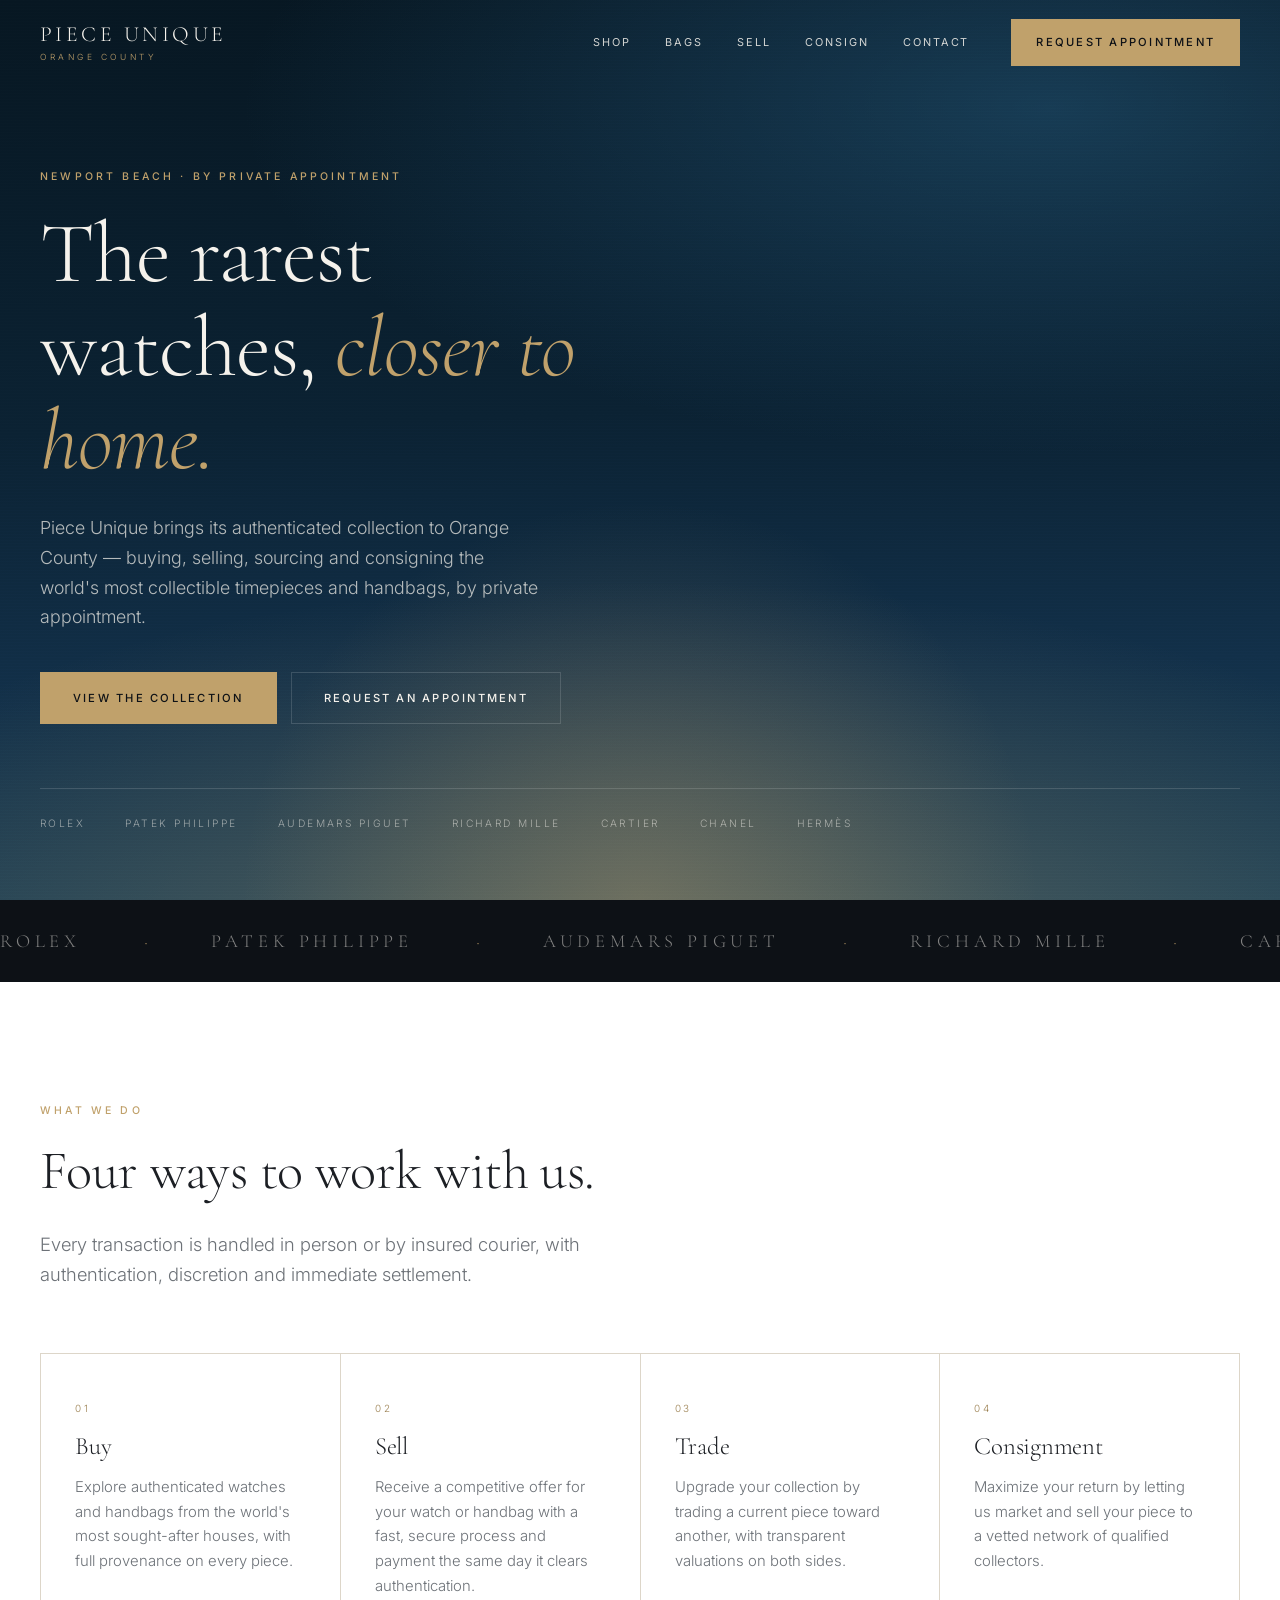
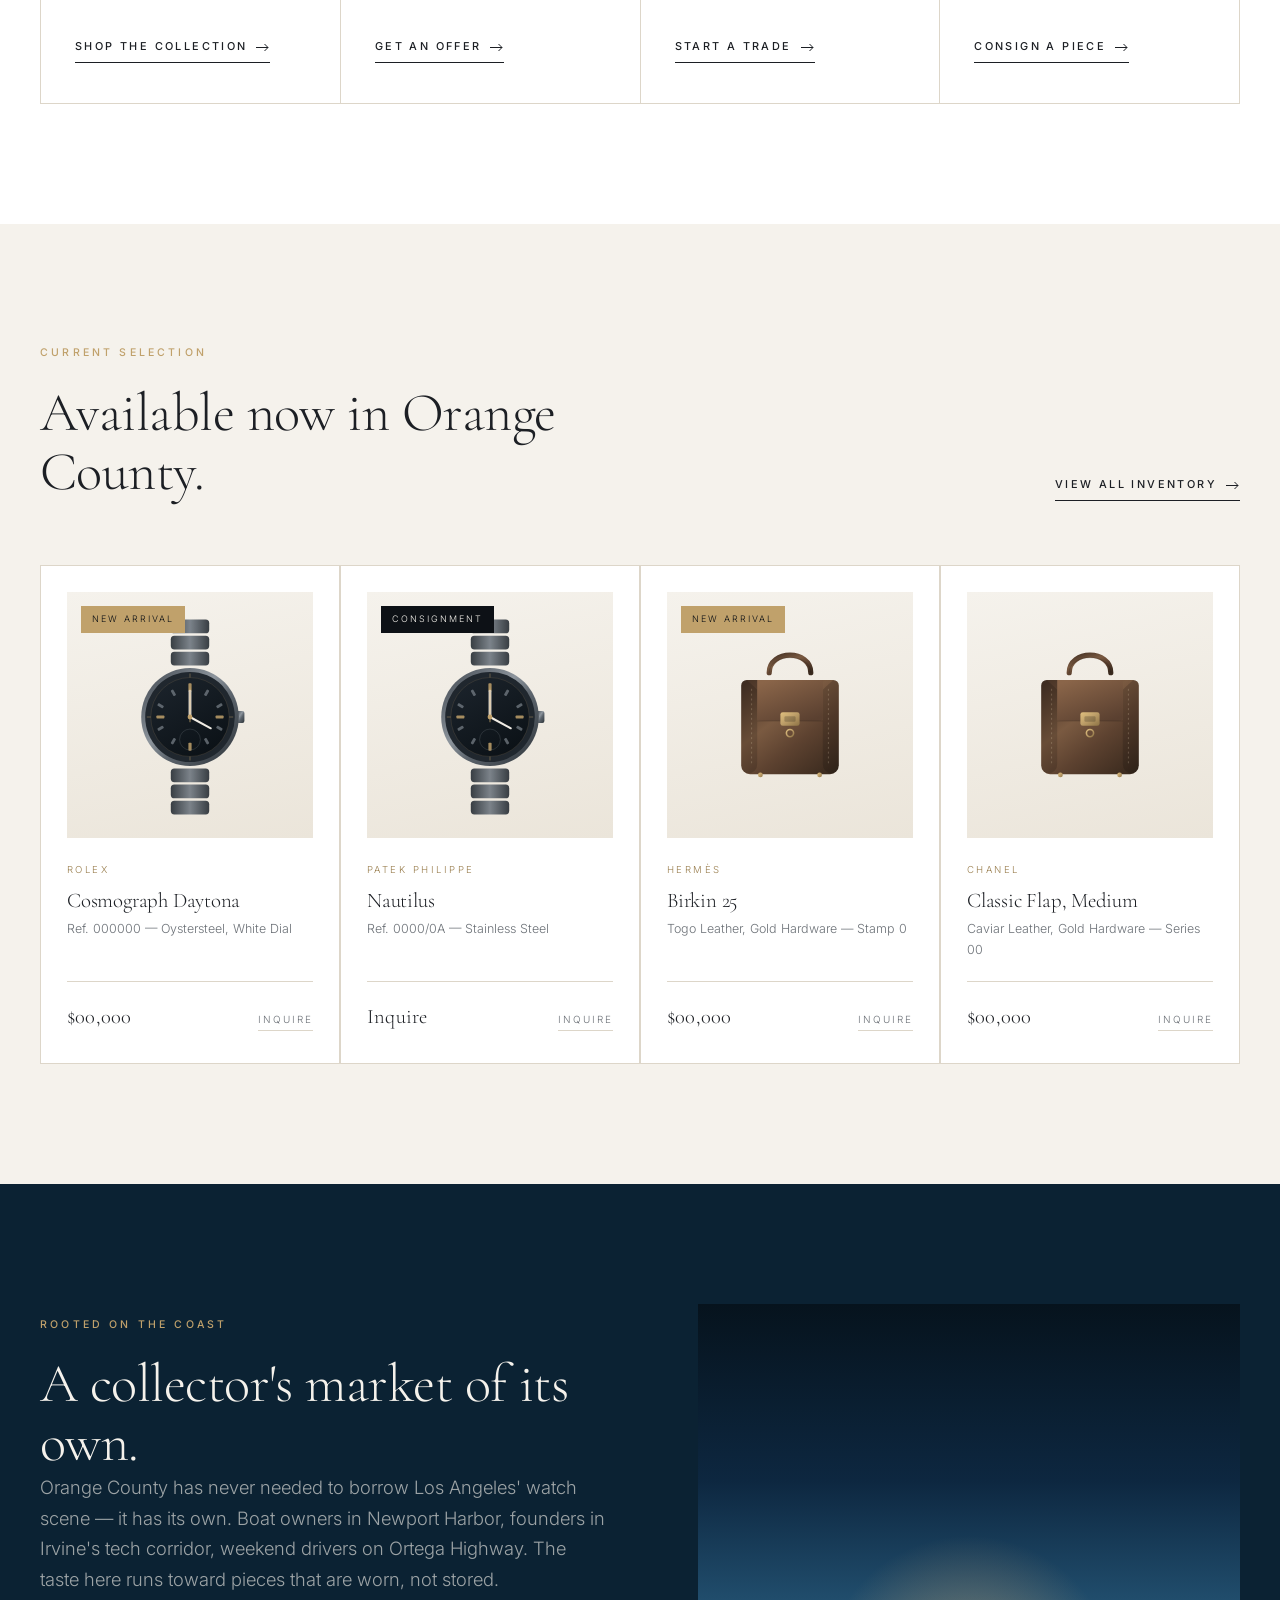
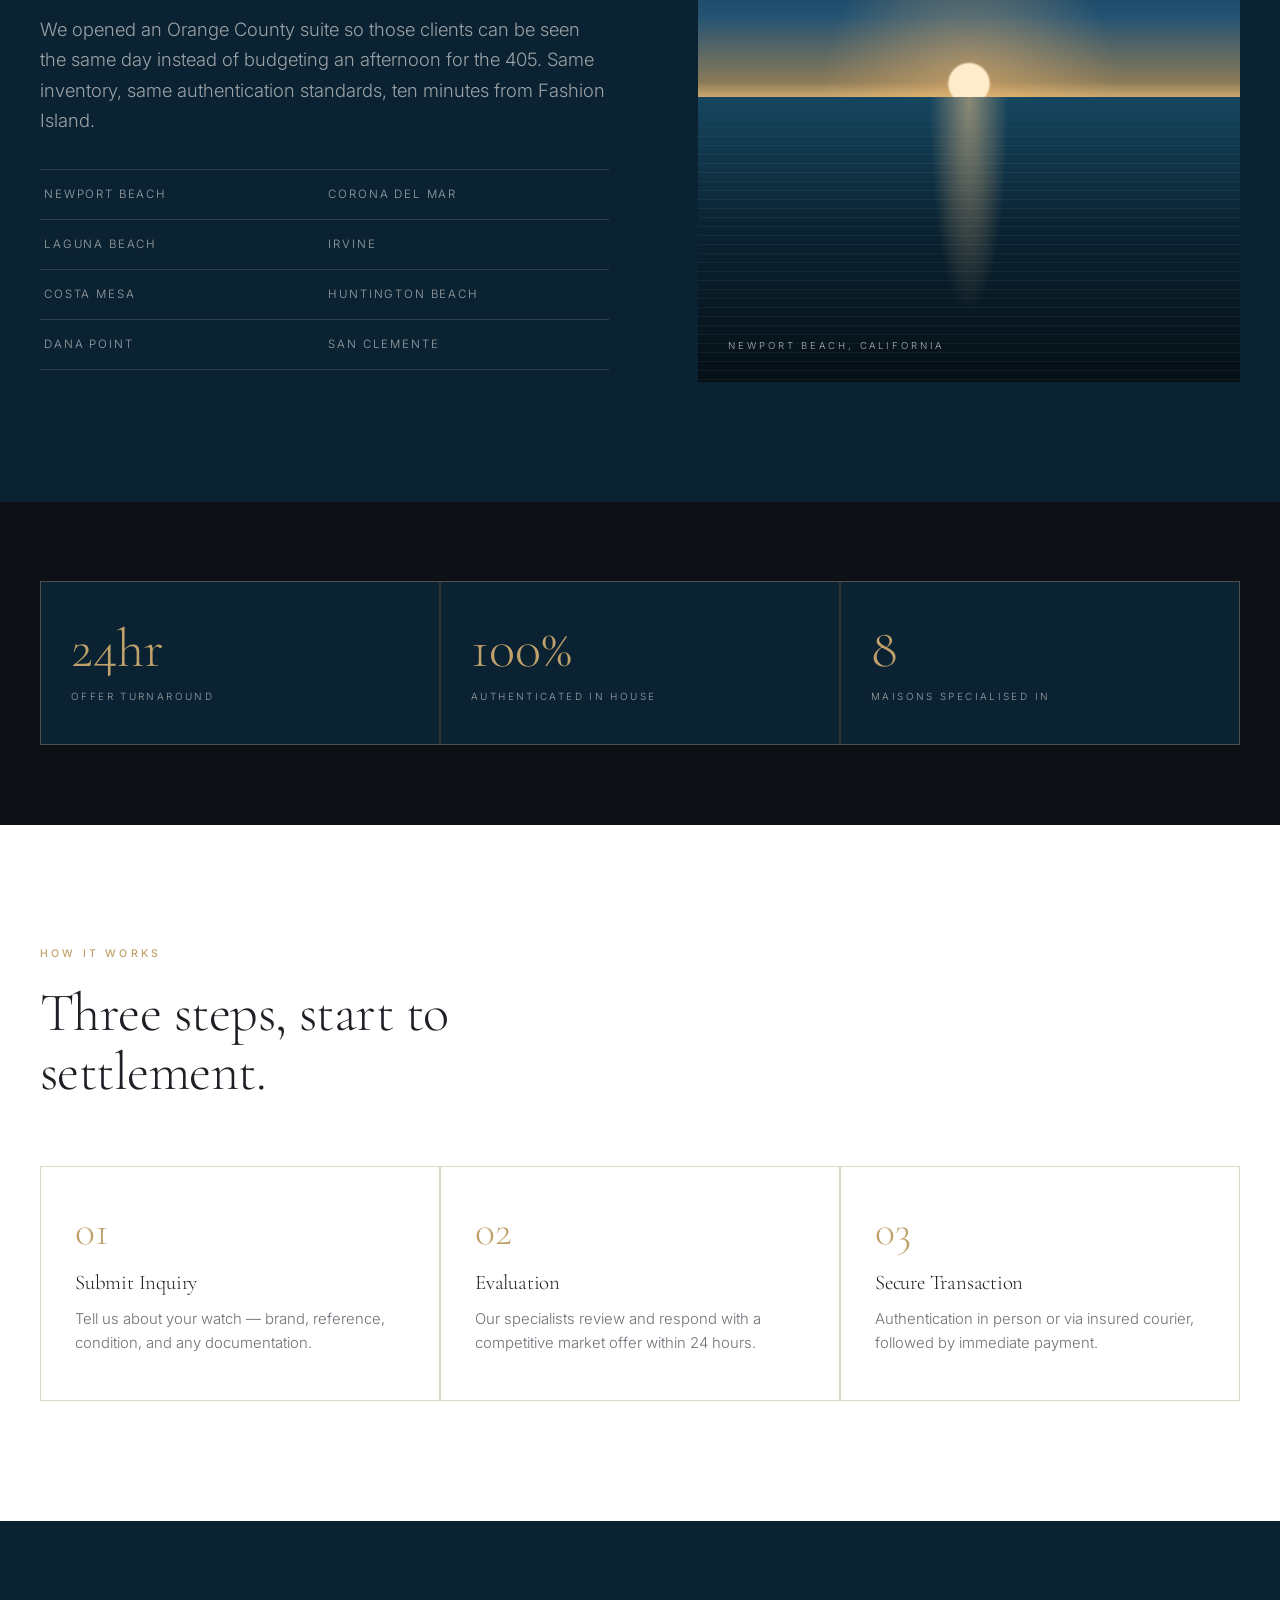
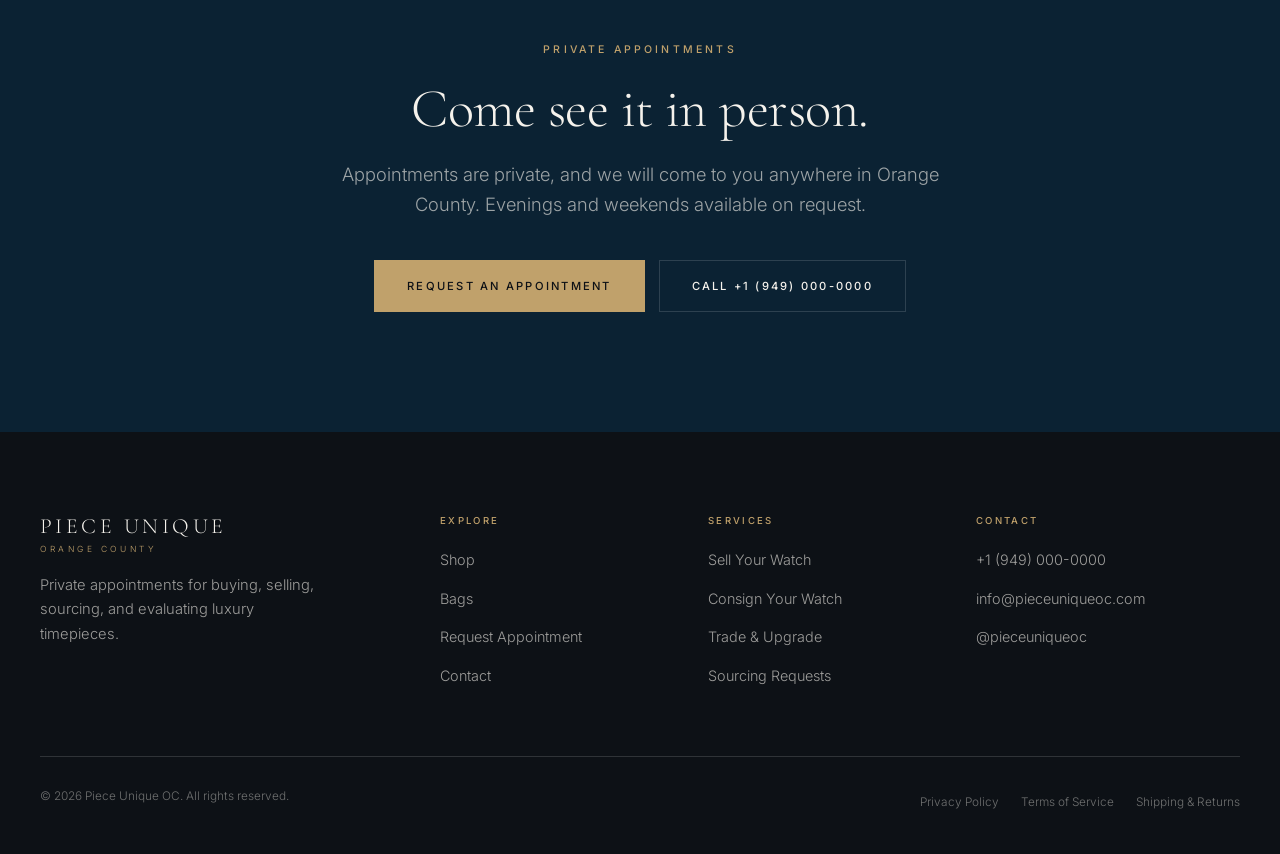
==== index.html @ 25514c42 "Add files via upload" ====
<!DOCTYPE html>
<html lang="en">
<head>
<meta charset="utf-8">
<meta name="viewport" content="width=device-width, initial-scale=1">
<title>Luxury Watches &amp; Handbags in Orange County | Piece Unique OC</title>
<meta name="description" content="Authenticated luxury watches and handbags in Orange County. Buy, sell, trade and consign Rolex, Patek Philippe, Audemars Piguet, Chanel and Hermès by private appointment.">
<link rel="canonical" href="https://www.pieceuniqueoc.com/">
<meta property="og:title" content="Luxury Watches &amp; Handbags in Orange County | Piece Unique OC">
<meta property="og:description" content="Authenticated luxury timepieces and handbags, by private appointment in Orange County.">
<meta property="og:type" content="website">
<meta property="og:url" content="https://www.pieceuniqueoc.com/">
<link rel="icon" href="assets/img/favicon.svg" type="image/svg+xml">
<link rel="preconnect" href="https://fonts.googleapis.com">
<link rel="preconnect" href="https://fonts.gstatic.com" crossorigin>
<link href="https://fonts.googleapis.com/css2?family=Cormorant+Garamond:ital,wght@0,300;0,400;1,300&family=Inter:wght@300;400;500&display=swap" rel="stylesheet">
<link rel="stylesheet" href="assets/css/site.css">
</head>
<body>

<header class="site-header" id="siteHeader">
  <div class="wrap site-header__inner">
    <a class="brand" href="index.html">
      <span class="brand__name">Piece Unique</span>
      <span class="brand__loc">Orange County</span>
    </a>
    <nav class="nav" id="nav" aria-label="Primary">
      <a class="nav__link" href="shop.html">Shop</a>
      <a class="nav__link" href="bags.html">Bags</a>
      <a class="nav__link" href="sell.html">Sell</a>
      <a class="nav__link" href="consign.html">Consign</a>
      <a class="nav__link" href="contact.html">Contact</a>
      <a class="btn btn--gold nav__cta" href="appointment.html">Request Appointment</a>
    </nav>
    <button class="nav-toggle" id="navToggle" aria-expanded="false" aria-controls="nav" aria-label="Toggle menu">
      <span></span><span></span>
    </button>
  </div>
</header>

<main>

  <!-- ============ HERO ============ -->
  <section class="hero">
    <div class="hero__field" aria-hidden="true"></div>
    <div class="hero__glow" aria-hidden="true"></div>
    <div class="wrap hero__inner">
      <span class="eyebrow">Newport Beach &middot; By Private Appointment</span>
      <h1>The rarest watches, <em>closer to home.</em></h1>
      <p class="hero__lede">
        Piece Unique brings its authenticated collection to Orange County — buying,
        selling, sourcing and consigning the world's most collectible timepieces
        and handbags, by private appointment.
      </p>
      <div class="btn-row">
        <a class="btn btn--gold" href="shop.html">View the Collection</a>
        <a class="btn btn--ghost-light" href="appointment.html">Request an Appointment</a>
      </div>
      <div class="hero__meta">
        <span>Rolex</span>
        <span>Patek Philippe</span>
        <span>Audemars Piguet</span>
        <span>Richard Mille</span>
        <span>Cartier</span>
        <span>Chanel</span>
        <span>Hermès</span>
      </div>
    </div>
  </section>

  <!-- ============ BRAND STRIP ============ -->
  <div class="strip" aria-hidden="true">
    <div class="strip__track">
      <span>Rolex</span><span>Patek Philippe</span><span>Audemars Piguet</span>
      <span>Richard Mille</span><span>Cartier</span><span>Chanel</span><span>Hermès</span>
      <span>Rolex</span><span>Patek Philippe</span><span>Audemars Piguet</span>
      <span>Richard Mille</span><span>Cartier</span><span>Chanel</span><span>Hermès</span>
    </div>
  </div>

  <!-- ============ SERVICES ============ -->
  <section class="section section--paper">
    <div class="wrap">
      <div class="section-head reveal">
        <div>
          <span class="eyebrow">What We Do</span>
          <h2>Four ways to work with us.</h2>
        </div>
        <p class="lede">
          Every transaction is handled in person or by insured courier, with
          authentication, discretion and immediate settlement.
        </p>
      </div>

      <div class="services">
        <a class="service reveal" href="shop.html">
          <span class="service__num">01</span>
          <h3>Buy</h3>
          <p>Explore authenticated watches and handbags from the world's most sought-after houses, with full provenance on every piece.</p>
          <span class="tlink">Shop the collection
            <svg viewBox="0 0 14 9" fill="none" aria-hidden="true"><path d="M0 4.5h12M8.5 1L12 4.5 8.5 8" stroke="currentColor"/></svg>
          </span>
        </a>
        <a class="service reveal" href="sell.html">
          <span class="service__num">02</span>
          <h3>Sell</h3>
          <p>Receive a competitive offer for your watch or handbag with a fast, secure process and payment the same day it clears authentication.</p>
          <span class="tlink">Get an offer
            <svg viewBox="0 0 14 9" fill="none" aria-hidden="true"><path d="M0 4.5h12M8.5 1L12 4.5 8.5 8" stroke="currentColor"/></svg>
          </span>
        </a>
        <a class="service reveal" href="appointment.html">
          <span class="service__num">03</span>
          <h3>Trade</h3>
          <p>Upgrade your collection by trading a current piece toward another, with transparent valuations on both sides.</p>
          <span class="tlink">Start a trade
            <svg viewBox="0 0 14 9" fill="none" aria-hidden="true"><path d="M0 4.5h12M8.5 1L12 4.5 8.5 8" stroke="currentColor"/></svg>
          </span>
        </a>
        <a class="service reveal" href="consign.html">
          <span class="service__num">04</span>
          <h3>Consignment</h3>
          <p>Maximize your return by letting us market and sell your piece to a vetted network of qualified collectors.</p>
          <span class="tlink">Consign a piece
            <svg viewBox="0 0 14 9" fill="none" aria-hidden="true"><path d="M0 4.5h12M8.5 1L12 4.5 8.5 8" stroke="currentColor"/></svg>
          </span>
        </a>
      </div>
    </div>
  </section>

  <!-- ============ FEATURED ============ -->
  <section class="section">
    <div class="wrap">
      <div class="section-head reveal">
        <div>
          <span class="eyebrow">Current Selection</span>
          <h2>Available now in Orange County.</h2>
        </div>
        <a class="tlink" href="shop.html">View all inventory
          <svg viewBox="0 0 14 9" fill="none" aria-hidden="true"><path d="M0 4.5h12M8.5 1L12 4.5 8.5 8" stroke="currentColor"/></svg>
        </a>
      </div>
      <div class="grid" id="featuredGrid"></div>
    </div>
  </section>

  <!-- ============ OC STORY ============ -->
  <section class="section section--dark">
    <div class="wrap split">
      <div class="reveal">
        <span class="eyebrow">Rooted on the Coast</span>
        <h2>A collector's market of its own.</h2>
        <p class="lede" style="margin-bottom:20px">
          Orange County has never needed to borrow Los Angeles' watch scene — it has
          its own. Boat owners in Newport Harbor, founders in Irvine's tech corridor,
          weekend drivers on Ortega Highway. The taste here runs toward pieces that
          are worn, not stored.
        </p>
        <p class="lede">
          We opened an Orange County suite so those clients can be seen the same day
          instead of budgeting an afternoon for the 405. Same inventory, same
          authentication standards, ten minutes from Fashion Island.
        </p>
        <ul class="areas">
          <li>Newport Beach</li>
          <li>Corona del Mar</li>
          <li>Laguna Beach</li>
          <li>Irvine</li>
          <li>Costa Mesa</li>
          <li>Huntington Beach</li>
          <li>Dana Point</li>
          <li>San Clemente</li>
        </ul>
      </div>
      <div class="reveal">
        <div class="coast">
          <span class="coast__label">Newport Beach, California</span>
        </div>
      </div>
    </div>
  </section>

  <!-- ============ STATS ============ -->
  <section class="section section--ink section--tight">
    <div class="wrap">
      <div class="stats reveal">
        <div class="stat">
          <div class="stat__n">24hr</div>
          <div class="stat__l">Offer turnaround</div>
        </div>
        <div class="stat">
          <div class="stat__n">100%</div>
          <div class="stat__l">Authenticated in house</div>
        </div>
        <div class="stat">
          <div class="stat__n">8</div>
          <div class="stat__l">Maisons specialised in</div>
        </div>
      </div>
    </div>
  </section>

  <!-- ============ PROCESS ============ -->
  <section class="section section--paper">
    <div class="wrap">
      <div class="section-head reveal">
        <div>
          <span class="eyebrow">How It Works</span>
          <h2>Three steps, start to settlement.</h2>
        </div>
      </div>
      <div class="steps">
        <div class="step reveal">
          <div class="step__n">01</div>
          <h3>Submit Inquiry</h3>
          <p>Tell us about your watch — brand, reference, condition, and any documentation.</p>
        </div>
        <div class="step reveal">
          <div class="step__n">02</div>
          <h3>Evaluation</h3>
          <p>Our specialists review and respond with a competitive market offer within 24 hours.</p>
        </div>
        <div class="step reveal">
          <div class="step__n">03</div>
          <h3>Secure Transaction</h3>
          <p>Authentication in person or via insured courier, followed by immediate payment.</p>
        </div>
      </div>
    </div>
  </section>

  <!-- ============ CTA ============ -->
  <section class="section section--dark cta-band">
    <div class="wrap wrap--narrow reveal">
      <span class="eyebrow">Private Appointments</span>
      <h2>Come see it in person.</h2>
      <p class="lede">
        Appointments are private, and we will come to you anywhere in Orange
        County. Evenings and weekends available on request.
      </p>
      <div class="btn-row">
        <a class="btn btn--gold" href="appointment.html">Request an Appointment</a>
        <a class="btn btn--ghost-light" href="tel:+19490000000" data-site="phone-cta">Call (949) 000-0000</a>
      </div>
    </div>
  </section>

</main>

<footer class="site-footer">
  <div class="wrap">
    <div class="footer-top">
      <div class="footer-brand">
        <span class="brand">
          <span class="brand__name">Piece Unique</span>
          <span class="brand__loc">Orange County</span>
        </span>
        <p>Private appointments for buying, selling, sourcing, and evaluating luxury timepieces.</p>
      </div>
      <div class="footer-col">
        <h4>Explore</h4>
        <ul>
          <li><a href="shop.html">Shop</a></li>
          <li><a href="bags.html">Bags</a></li>
          <li><a href="appointment.html">Request Appointment</a></li>
          <li><a href="contact.html">Contact</a></li>
        </ul>
      </div>
      <div class="footer-col">
        <h4>Services</h4>
        <ul>
          <li><a href="sell.html">Sell Your Watch</a></li>
          <li><a href="consign.html">Consign Your Watch</a></li>
          <li><a href="appointment.html">Trade &amp; Upgrade</a></li>
          <li><a href="appointment.html">Sourcing Requests</a></li>
        </ul>
      </div>
      <div class="footer-col">
        <h4>Contact</h4>
        <ul>
          <li><a href="tel:+19490000000" data-site="phone">+1 (949) 000-0000</a></li>
          <li><a href="mailto:info@pieceuniqueoc.com" data-site="email">info@pieceuniqueoc.com</a></li>
          <li><a href="https://www.instagram.com/" target="_blank" rel="noopener" data-site="instagram">@pieceuniqueoc</a></li>
        </ul>
      </div>
    </div>
    <div class="footer-bottom">
      <p>&copy; <span data-year></span> Piece Unique OC. All rights reserved.</p>
      <nav aria-label="Legal">
        <a href="contact.html">Privacy Policy</a>
        <a href="contact.html">Terms of Service</a>
        <a href="contact.html">Shipping &amp; Returns</a>
      </nav>
    </div>
  </div>
</footer>

<script src="assets/js/site.js"></script>
<script src="assets/js/inventory.js"></script>
</body>
</html>
---- assets/css/site.css ----
/* ==========================================================================
   PIECE UNIQUE OC — site.css
   Sister brand to Piece Unique LA. Coastal Orange County refresh.
   ========================================================================== */

/* --------------------------------------------------------------------------
   1. Tokens
   -------------------------------------------------------------------------- */
:root {
  /* Core palette */
  --ink:        #0d1116;   /* near-black, cool */
  --ink-soft:   #171d24;
  --navy:       #0b2233;   /* deep coastal navy */
  --navy-deep:  #071722;
  --gold:       #c0a16b;   /* champagne */
  --gold-dim:   #9a7f4f;
  --sand:       #f5f2ec;   /* page ground */
  --sand-deep:  #ebe5da;
  --paper:      #ffffff;
  --line:       #ddd6c9;
  --line-dark:  rgba(255, 255, 255, 0.14);
  --text:       #1c1f24;
  --text-mute:  #6d7278;
  --text-invert:#f5f2ec;
  --text-invert-mute: rgba(245, 242, 236, 0.62);

  /* Type */
  --display: "Cormorant Garamond", "Times New Roman", Times, serif;
  --sans: "Inter", -apple-system, BlinkMacSystemFont, "Segoe UI", Helvetica, Arial, sans-serif;

  /* Rhythm */
  --gutter: 40px;
  --maxw: 1280px;
  --section: 120px;

  /* Motion */
  --ease: cubic-bezier(0.22, 1, 0.36, 1);
}

@media (max-width: 900px) {
  :root { --gutter: 24px; --section: 76px; }
}

/* --------------------------------------------------------------------------
   2. Reset & base
   -------------------------------------------------------------------------- */
*, *::before, *::after { box-sizing: border-box; }

html { -webkit-text-size-adjust: 100%; scroll-behavior: smooth; }

body {
  margin: 0;
  background: var(--sand);
  color: var(--text);
  font-family: var(--sans);
  font-size: 16px;
  font-weight: 300;
  line-height: 1.65;
  -webkit-font-smoothing: antialiased;
  -moz-osx-font-smoothing: grayscale;
  overflow-x: hidden;
}

img, svg, video { max-width: 100%; display: block; }
a { color: inherit; text-decoration: none; }
button { font: inherit; cursor: pointer; }
[hidden] { display: none !important; }

h1, h2, h3, h4 {
  font-family: var(--display);
  font-weight: 300;
  line-height: 1.08;
  letter-spacing: -0.01em;
  margin: 0;
}

h1 { font-size: clamp(2.9rem, 7vw, 5.4rem); }
h2 { font-size: clamp(2.1rem, 4.4vw, 3.4rem); }
h3 { font-size: clamp(1.35rem, 2.2vw, 1.75rem); }

p { margin: 0 0 1.1em; }
p:last-child { margin-bottom: 0; }

::selection { background: var(--gold); color: var(--ink); }

:focus-visible {
  outline: 2px solid var(--gold);
  outline-offset: 3px;
}

/* --------------------------------------------------------------------------
   3. Layout helpers
   -------------------------------------------------------------------------- */
.wrap {
  width: 100%;
  max-width: var(--maxw);
  margin: 0 auto;
  padding: 0 var(--gutter);
}

.wrap--narrow { max-width: 860px; }

.section { padding: var(--section) 0; }
.section--tight { padding: calc(var(--section) * 0.66) 0; }

.section--dark {
  background: var(--navy);
  color: var(--text-invert);
}
.section--ink {
  background: var(--ink);
  color: var(--text-invert);
}
.section--paper { background: var(--paper); }

.section--dark p, .section--ink p { color: var(--text-invert-mute); }

.rule {
  height: 1px;
  background: var(--line);
  border: 0;
  margin: 0;
}

/* Eyebrow label */
.eyebrow {
  display: block;
  font-size: 0.66rem;
  font-weight: 500;
  letter-spacing: 0.3em;
  text-transform: uppercase;
  color: var(--gold);
  margin-bottom: 22px;
}
.eyebrow--muted { color: var(--text-mute); }

.lede {
  font-size: clamp(1.02rem, 1.5vw, 1.15rem);
  color: var(--text-mute);
  max-width: 58ch;
}
.section--dark .lede, .section--ink .lede { color: var(--text-invert-mute); }

.section-head {
  display: flex;
  flex-wrap: wrap;
  align-items: flex-end;
  justify-content: space-between;
  gap: 28px;
  margin-bottom: 64px;
}
.section-head > div { max-width: 640px; }

/* --------------------------------------------------------------------------
   4. Buttons
   -------------------------------------------------------------------------- */
.btn {
  display: inline-flex;
  align-items: center;
  justify-content: center;
  gap: 10px;
  padding: 16px 32px;
  border: 1px solid transparent;
  border-radius: 0;
  font-size: 0.7rem;
  font-weight: 500;
  letter-spacing: 0.2em;
  text-transform: uppercase;
  transition: background 0.4s var(--ease), color 0.4s var(--ease),
              border-color 0.4s var(--ease), transform 0.4s var(--ease);
}

.btn--solid { background: var(--ink); color: var(--text-invert); }
.btn--solid:hover { background: var(--gold); color: var(--ink); }

.btn--gold { background: var(--gold); color: var(--ink); }
.btn--gold:hover { background: var(--paper); color: var(--ink); }

.btn--ghost {
  border-color: var(--line);
  color: var(--text);
  background: transparent;
}
.btn--ghost:hover { border-color: var(--ink); background: var(--ink); color: var(--text-invert); }

.btn--ghost-light {
  border-color: var(--line-dark);
  color: var(--text-invert);
  background: transparent;
}
.btn--ghost-light:hover { border-color: var(--gold); background: var(--gold); color: var(--ink); }

.btn-row { display: flex; flex-wrap: wrap; gap: 14px; }

/* Text link with underline sweep */
.tlink {
  display: inline-flex;
  align-items: center;
  gap: 9px;
  font-size: 0.68rem;
  font-weight: 500;
  letter-spacing: 0.22em;
  text-transform: uppercase;
  padding-bottom: 6px;
  border-bottom: 1px solid currentColor;
  transition: color 0.3s var(--ease), gap 0.3s var(--ease);
}
.tlink:hover { color: var(--gold); gap: 16px; }
.tlink svg { width: 14px; height: 9px; flex: none; }

/* --------------------------------------------------------------------------
   5. Header / navigation
   -------------------------------------------------------------------------- */
.site-header {
  position: fixed;
  inset: 0 0 auto 0;
  z-index: 100;
  transition: background 0.45s var(--ease), border-color 0.45s var(--ease),
              padding 0.45s var(--ease);
  border-bottom: 1px solid transparent;
  padding: 10px 0;
}

.site-header__inner {
  display: flex;
  align-items: center;
  justify-content: space-between;
  gap: 24px;
}

/* Default (over dark hero) */
.site-header { color: var(--text-invert); }

/* Scrolled, or any page without a dark hero */
.site-header.is-solid,
body.has-light-header .site-header {
  background: rgba(245, 242, 236, 0.94);
  backdrop-filter: saturate(160%) blur(14px);
  -webkit-backdrop-filter: saturate(160%) blur(14px);
  border-bottom-color: var(--line);
  color: var(--text);
}

.brand {
  display: flex;
  flex-direction: column;
  line-height: 1;
  padding: 14px 0;
}
.brand__name {
  font-family: var(--display);
  font-size: 1.35rem;
  letter-spacing: 0.16em;
  text-transform: uppercase;
}
.brand__loc {
  font-size: 0.53rem;
  letter-spacing: 0.42em;
  text-transform: uppercase;
  color: var(--gold);
  margin-top: 7px;
}

.nav { display: flex; align-items: center; gap: 34px; }

.nav__link {
  position: relative;
  font-size: 0.68rem;
  font-weight: 400;
  letter-spacing: 0.18em;
  text-transform: uppercase;
  padding: 6px 0;
  opacity: 0.85;
  transition: opacity 0.3s var(--ease);
}
.nav__link::after {
  content: "";
  position: absolute;
  left: 0; bottom: 0;
  width: 0; height: 1px;
  background: var(--gold);
  transition: width 0.4s var(--ease);
}
.nav__link:hover { opacity: 1; }
.nav__link:hover::after,
.nav__link[aria-current="page"]::after { width: 100%; }
.nav__link[aria-current="page"] { opacity: 1; }

.nav__cta { margin-left: 8px; padding: 13px 24px; }

/* Menu open: header always reads light over the dark overlay */
body.nav-open { overflow: hidden; }
body.nav-open .site-header,
body.has-light-header.nav-open .site-header {
  background: transparent;
  backdrop-filter: none;
  -webkit-backdrop-filter: none;
  border-bottom-color: transparent;
  color: var(--text-invert);
}

.nav-toggle {
  display: none;
  width: 44px; height: 44px;
  background: none;
  border: 0;
  padding: 0;
  color: inherit;
  position: relative;
}
.nav-toggle span {
  position: absolute;
  left: 10px;
  width: 24px; height: 1px;
  background: currentColor;
  transition: transform 0.4s var(--ease), opacity 0.25s var(--ease);
}
.nav-toggle span:nth-child(1) { top: 17px; }
.nav-toggle span:nth-child(2) { top: 26px; }
.nav-toggle[aria-expanded="true"] span:nth-child(1) { transform: translateY(4.5px) rotate(45deg); }
.nav-toggle[aria-expanded="true"] span:nth-child(2) { transform: translateY(-4.5px) rotate(-45deg); }

@media (max-width: 1040px) {
  .nav-toggle { display: block; position: relative; z-index: 3; }
  .brand { position: relative; z-index: 3; }
  .nav {
    position: fixed;
    inset: 0;
    flex-direction: column;
    align-items: flex-start;
    justify-content: center;
    gap: 4px;
    background: var(--ink);
    color: var(--text-invert);
    padding: 100px var(--gutter) 60px;
    transform: translateY(-100%);
    transition: transform 0.55s var(--ease);
    overflow-y: auto;
  }
  .nav.is-open { transform: translateY(0); }
  .nav__link {
    font-family: var(--display);
    font-size: 2rem;
    letter-spacing: 0.02em;
    text-transform: none;
    padding: 12px 0;
    opacity: 1;
  }
  .nav__link::after { display: none; }
  .nav__cta { margin: 26px 0 0; font-family: var(--sans); font-size: 0.7rem; }
}

/* --------------------------------------------------------------------------
   6. Hero
   -------------------------------------------------------------------------- */
.hero {
  position: relative;
  min-height: 100svh;
  display: flex;
  align-items: flex-end;
  background: var(--navy-deep);
  color: var(--text-invert);
  overflow: hidden;
  padding: 140px 0 68px;
}

/* Coastal horizon field — pure CSS, no image dependency */
.hero__field {
  position: absolute;
  inset: 0;
  background:
    radial-gradient(120% 70% at 50% 108%, rgba(192, 161, 107, 0.34) 0%, rgba(192, 161, 107, 0) 62%),
    radial-gradient(90% 55% at 82% 12%, rgba(38, 92, 128, 0.5) 0%, rgba(38, 92, 128, 0) 70%),
    linear-gradient(178deg, #071722 0%, #0b2233 46%, #123049 74%, #1c4056 100%);
}
.hero__field::after {
  content: "";
  position: absolute;
  inset: 0;
  opacity: 0.5;
  background-image:
    repeating-linear-gradient(180deg, rgba(255,255,255,0.045) 0 1px, transparent 1px 3px);
  mix-blend-mode: overlay;
}

.hero__glow {
  position: absolute;
  left: 50%; bottom: -46vmin;
  width: 92vmin; height: 92vmin;
  transform: translateX(-50%);
  border-radius: 50%;
  background: radial-gradient(circle, rgba(192,161,107,0.30) 0%, rgba(192,161,107,0) 68%);
  pointer-events: none;
}

.hero__inner { position: relative; z-index: 2; width: 100%; }

.hero h1 { max-width: 15ch; margin-bottom: 26px; }
.hero h1 em {
  font-style: italic;
  color: var(--gold);
}
.hero__lede {
  max-width: 46ch;
  color: rgba(245, 242, 236, 0.72);
  font-size: clamp(1rem, 1.5vw, 1.12rem);
  margin-bottom: 40px;
}

.hero__meta {
  display: flex;
  flex-wrap: wrap;
  gap: 12px 40px;
  margin-top: 64px;
  padding-top: 26px;
  border-top: 1px solid var(--line-dark);
  font-size: 0.64rem;
  letter-spacing: 0.24em;
  text-transform: uppercase;
  color: rgba(245, 242, 236, 0.55);
}

/* Compact page hero for interior pages */
.page-hero {
  padding: 190px 0 74px;
  background: var(--paper);
  border-bottom: 1px solid var(--line);
}
.page-hero h1 { font-size: clamp(2.6rem, 5.4vw, 4.1rem); max-width: 18ch; margin-bottom: 22px; }
.page-hero .lede { max-width: 54ch; }

/* --------------------------------------------------------------------------
   7. Brand strip
   -------------------------------------------------------------------------- */
.strip {
  background: var(--ink);
  color: var(--text-invert);
  padding: 26px 0;
  overflow: hidden;
}
.strip__track {
  display: flex;
  width: max-content;
  gap: 64px;
  animation: strip 46s linear infinite;
}
.strip__track span {
  font-family: var(--display);
  font-size: 1.15rem;
  letter-spacing: 0.26em;
  text-transform: uppercase;
  color: rgba(245, 242, 236, 0.5);
  white-space: nowrap;
}
.strip__track span::after {
  content: "◆";
  font-size: 0.42rem;
  color: var(--gold);
  vertical-align: middle;
  margin-left: 64px;
  letter-spacing: 0;
}
@keyframes strip { to { transform: translateX(-50%); } }
@media (prefers-reduced-motion: reduce) {
  .strip__track { animation: none; }
}

/* --------------------------------------------------------------------------
   8. Services
   -------------------------------------------------------------------------- */
.services {
  display: grid;
  grid-template-columns: repeat(4, 1fr);
  border-top: 1px solid var(--line);
  border-left: 1px solid var(--line);
}
.service {
  border-right: 1px solid var(--line);
  border-bottom: 1px solid var(--line);
  padding: 46px 34px 40px;
  background: var(--paper);
  display: flex;
  flex-direction: column;
  gap: 16px;
  transition: background 0.45s var(--ease), color 0.45s var(--ease);
}
.service:hover { background: var(--ink); color: var(--text-invert); }
.service:hover p { color: var(--text-invert-mute); }
.service:hover .service__num { color: var(--gold); }
.service__num {
  font-size: 0.62rem;
  letter-spacing: 0.28em;
  color: var(--gold-dim);
  transition: color 0.45s var(--ease);
}
.service h3 { font-size: 1.55rem; }
.service p { font-size: 0.93rem; color: var(--text-mute); flex: 1; }
.service .tlink { align-self: flex-start; margin-top: 8px; }

@media (max-width: 1040px) { .services { grid-template-columns: repeat(2, 1fr); } }
@media (max-width: 620px)  { .services { grid-template-columns: 1fr; } }

/* --------------------------------------------------------------------------
   9. Product grid
   -------------------------------------------------------------------------- */
.grid {
  display: grid;
  grid-template-columns: repeat(auto-fill, minmax(280px, 1fr));
  gap: 2px;
  background: var(--line);
  border: 1px solid var(--line);
}

.card {
  background: var(--paper);
  padding: 26px 26px 30px;
  display: flex;
  flex-direction: column;
  transition: background 0.4s var(--ease);
}
.card:hover { background: #fdfcfa; }

.card__media {
  position: relative;
  aspect-ratio: 1 / 1;
  background: linear-gradient(168deg, var(--sand) 0%, var(--sand-deep) 100%);
  display: grid;
  place-items: center;
  overflow: hidden;
  margin-bottom: 24px;
}
.card__media img {
  width: auto;
  height: 84%;
  max-width: 78%;
  object-fit: contain;
  transition: transform 0.7s var(--ease);
}
.card:hover .card__media img { transform: scale(1.05); }

.card__tag {
  position: absolute;
  top: 14px; left: 14px;
  font-size: 0.56rem;
  letter-spacing: 0.22em;
  text-transform: uppercase;
  background: var(--ink);
  color: var(--text-invert);
  padding: 6px 11px;
}
.card__tag--gold { background: var(--gold); color: var(--ink); }

.card__brand {
  font-size: 0.6rem;
  letter-spacing: 0.26em;
  text-transform: uppercase;
  color: var(--gold-dim);
  margin-bottom: 10px;
}
.card__name {
  font-family: var(--display);
  font-size: 1.3rem;
  line-height: 1.22;
  margin-bottom: 6px;
}
.card__ref {
  font-size: 0.78rem;
  color: var(--text-mute);
  margin-bottom: 20px;
}
.card__foot {
  margin-top: auto;
  padding-top: 18px;
  border-top: 1px solid var(--line);
  display: flex;
  align-items: baseline;
  justify-content: space-between;
  gap: 12px;
}
.card__price {
  font-family: var(--display);
  font-size: 1.28rem;
  letter-spacing: 0.01em;
}
.card__cta {
  font-size: 0.62rem;
  letter-spacing: 0.2em;
  text-transform: uppercase;
  color: var(--text-mute);
  border-bottom: 1px solid var(--line);
  padding-bottom: 3px;
  transition: color 0.3s var(--ease), border-color 0.3s var(--ease);
}
.card:hover .card__cta { color: var(--ink); border-color: var(--ink); }

/* Category tabs — the higher-level control above brand filters */
.tabs {
  display: flex;
  flex-wrap: wrap;
  gap: 30px;
  margin-bottom: 30px;
  padding-bottom: 2px;
  border-bottom: 1px solid var(--line);
}
.tab {
  position: relative;
  background: none;
  border: 0;
  padding: 0 0 16px;
  font-family: var(--display);
  font-size: clamp(1.3rem, 2.2vw, 1.7rem);
  font-weight: 300;
  color: var(--text-mute);
  transition: color 0.3s var(--ease);
}
.tab::after {
  content: "";
  position: absolute;
  left: 0; bottom: -1px;
  width: 0; height: 2px;
  background: var(--gold);
  transition: width 0.4s var(--ease);
}
.tab:hover { color: var(--text); }
.tab.is-active { color: var(--text); }
.tab.is-active::after { width: 100%; }
@media (max-width: 560px) { .tabs { gap: 20px; } }

/* Filters */
.filters {
  display: flex;
  flex-wrap: wrap;
  gap: 8px;
  margin-bottom: 40px;
}
.filter {
  background: transparent;
  border: 1px solid var(--line);
  padding: 10px 20px;
  font-size: 0.64rem;
  letter-spacing: 0.18em;
  text-transform: uppercase;
  color: var(--text-mute);
  transition: all 0.3s var(--ease);
}
.filter:hover { border-color: var(--ink); color: var(--ink); }
.filter.is-active { background: var(--ink); border-color: var(--ink); color: var(--text-invert); }

.empty {
  padding: 70px 0;
  text-align: center;
  color: var(--text-mute);
  font-size: 0.95rem;
}

/* --------------------------------------------------------------------------
   10. Split / editorial
   -------------------------------------------------------------------------- */
.split {
  display: grid;
  grid-template-columns: 1.05fr 1fr;
  gap: clamp(40px, 7vw, 96px);
  align-items: center;
}
@media (max-width: 900px) { .split { grid-template-columns: 1fr; } }

/* Pacific horizon, drawn entirely in CSS — no image dependency */
.coast {
  position: relative;
  aspect-ratio: 4 / 5;
  overflow: hidden;
  background:
    /* sun disc */
    radial-gradient(circle 22px at 50% 56%, #ffeccb 0 88%, rgba(255,236,203,0) 100%),
    /* sun halo */
    radial-gradient(circle 200px at 50% 56%, rgba(255,193,116,0.46) 0%, rgba(255,193,116,0) 74%),
    /* sky into sea */
    linear-gradient(to bottom,
      #06131d 0%,
      #0d2740 26%,
      #235272 46%,
      #8a7a58 55.8%,
      #c8a76d 57.9%,
      #c8a76d 58%);
}
/* second layer: sea + reflection column (separate element keeps the stack readable) */
.coast::before {
  content: "";
  position: absolute;
  left: 0; right: 0; top: 58%; bottom: 0;
  background:
    radial-gradient(ellipse 52px 100% at 50% 0%, rgba(255,206,142,0.50) 0%, rgba(255,206,142,0) 76%),
    linear-gradient(to bottom, #16465f 0%, #0a2434 44%, #050f16 100%);
}
/* third layer: water shimmer + top vignette */
.coast::after {
  content: "";
  position: absolute;
  inset: 0;
  background:
    repeating-linear-gradient(180deg, rgba(245,242,236,0.055) 0 1px, transparent 1px 9px);
  mask-image: linear-gradient(180deg, transparent 58%, #000 66%, #000 100%);
  -webkit-mask-image: linear-gradient(180deg, transparent 58%, #000 66%, #000 100%);
}
.coast__label {
  position: absolute;
  left: 30px; bottom: 28px;
  z-index: 2;
  font-size: 0.6rem;
  letter-spacing: 0.3em;
  text-transform: uppercase;
  color: rgba(245,242,236,0.7);
}

.areas {
  list-style: none;
  margin: 34px 0 0;
  padding: 0;
  display: grid;
  grid-template-columns: repeat(2, minmax(0, 1fr));
  gap: 0;
  border-top: 1px solid var(--line);
}
.section--dark .areas, .section--ink .areas { border-color: var(--line-dark); }
.areas li {
  padding: 15px 4px;
  border-bottom: 1px solid var(--line);
  font-size: 0.72rem;
  letter-spacing: 0.16em;
  text-transform: uppercase;
  color: var(--text-mute);
}
.section--dark .areas li, .section--ink .areas li {
  border-color: var(--line-dark);
  color: var(--text-invert-mute);
}

/* Stats */
.stats {
  display: grid;
  grid-template-columns: repeat(3, 1fr);
  gap: 2px;
  background: var(--line-dark);
  border: 1px solid var(--line-dark);
}
.stat { background: var(--navy); padding: 40px 30px; }
.stat__n {
  font-family: var(--display);
  font-size: clamp(2.4rem, 4.6vw, 3.4rem);
  line-height: 1;
  color: var(--gold);
  margin-bottom: 12px;
}
.stat__l {
  font-size: 0.62rem;
  letter-spacing: 0.24em;
  text-transform: uppercase;
  color: var(--text-invert-mute);
}
@media (max-width: 720px) { .stats { grid-template-columns: 1fr; } }

/* Process steps */
.steps {
  display: grid;
  grid-template-columns: repeat(3, 1fr);
  gap: 2px;
  background: var(--line);
  border: 1px solid var(--line);
}
.step { background: var(--paper); padding: 44px 34px; }
.step__n {
  font-family: var(--display);
  font-size: 2.6rem;
  line-height: 1;
  color: var(--gold);
  margin-bottom: 20px;
}
.step h3 { font-size: 1.3rem; margin-bottom: 12px; }
.step p { font-size: 0.93rem; color: var(--text-mute); }
@media (max-width: 820px) { .steps { grid-template-columns: 1fr; } }

/* --------------------------------------------------------------------------
   11. Gallery
   -------------------------------------------------------------------------- */
.gallery {
  display: grid;
  grid-template-columns: repeat(3, 1fr);
  gap: 2px;
}
.gallery figure {
  position: relative;
  margin: 0;
  aspect-ratio: 4 / 5;
  background: linear-gradient(168deg, var(--sand) 0%, var(--sand-deep) 100%);
  display: grid;
  place-items: center;
  overflow: hidden;
}
.gallery figure:nth-child(4n) {
  background: linear-gradient(170deg, #123049 0%, #071722 100%);
}
.gallery figure:nth-child(4n) img { filter: invert(1) opacity(0.85); }
.gallery img { width: auto; height: 72%; max-width: 62%; object-fit: contain; transition: transform 0.8s var(--ease); }
.gallery figure:hover img { transform: scale(1.07); }
.gallery figcaption {
  position: absolute;
  left: 20px; bottom: 18px;
  font-size: 0.6rem;
  letter-spacing: 0.22em;
  text-transform: uppercase;
  color: var(--text-mute);
}
.gallery figure:nth-child(4n) figcaption { color: rgba(245,242,236,0.7); }
@media (max-width: 900px) { .gallery { grid-template-columns: repeat(2, 1fr); } }
@media (max-width: 560px) { .gallery { grid-template-columns: 1fr; } }

/* --------------------------------------------------------------------------
   12. Forms
   -------------------------------------------------------------------------- */
.form-shell {
  background: var(--paper);
  border: 1px solid var(--line);
  padding: clamp(30px, 5vw, 58px);
}

.form-grid {
  display: grid;
  grid-template-columns: repeat(2, minmax(0, 1fr));
  gap: 30px 26px;
}
.field { display: flex; flex-direction: column; }
.field--full { grid-column: 1 / -1; }
@media (max-width: 680px) { .form-grid { grid-template-columns: 1fr; } }

.field label {
  font-size: 0.6rem;
  font-weight: 500;
  letter-spacing: 0.22em;
  text-transform: uppercase;
  color: var(--text-mute);
  margin-bottom: 10px;
}

.field input,
.field select,
.field textarea {
  font-family: var(--sans);
  font-size: 0.96rem;
  font-weight: 300;
  color: var(--text);
  background: transparent;
  border: 0;
  border-bottom: 1px solid var(--line);
  padding: 10px 0;
  border-radius: 0;
  transition: border-color 0.3s var(--ease);
  width: 100%;
}
.field textarea { resize: vertical; min-height: 108px; }
.field select {
  appearance: none;
  background-image: url("data:image/svg+xml,%3Csvg xmlns='http://www.w3.org/2000/svg' width='10' height='6' viewBox='0 0 10 6'%3E%3Cpath d='M1 1l4 4 4-4' stroke='%236d7278' fill='none' stroke-width='1'/%3E%3C/svg%3E");
  background-repeat: no-repeat;
  background-position: right 2px center;
  padding-right: 20px;
}
.field input:focus,
.field select:focus,
.field textarea:focus {
  outline: none;
  border-bottom-color: var(--gold);
}
.field input[type="file"] { font-size: 0.82rem; color: var(--text-mute); padding: 12px 0; }

.check {
  display: flex;
  align-items: flex-start;
  gap: 12px;
  font-size: 0.85rem;
  color: var(--text-mute);
}
.check input { width: 16px; height: 16px; margin-top: 4px; accent-color: var(--gold); flex: none; }

.form-note {
  font-size: 0.78rem;
  color: var(--text-mute);
  margin-top: 26px;
}

/* --------------------------------------------------------------------------
   13. Contact blocks
   -------------------------------------------------------------------------- */
.contact-list {
  list-style: none;
  margin: 0;
  padding: 0;
  border-top: 1px solid var(--line-dark);
}
.contact-list li {
  padding: 24px 0;
  border-bottom: 1px solid var(--line-dark);
  display: grid;
  grid-template-columns: 140px 1fr;
  gap: 20px;
  align-items: baseline;
}
.contact-list dt, .contact-list .k {
  font-size: 0.6rem;
  letter-spacing: 0.24em;
  text-transform: uppercase;
  color: var(--gold);
}
.contact-list .v { font-size: 1.05rem; }
.contact-list .v a:hover { color: var(--gold); }
@media (max-width: 560px) { .contact-list li { grid-template-columns: 1fr; gap: 8px; } }

/* CTA band */
.cta-band { text-align: center; }
.cta-band h2 { margin-bottom: 20px; max-width: 20ch; margin-inline: auto; }
.cta-band .lede { margin: 0 auto 40px; }
.cta-band .btn-row { justify-content: center; }

/* --------------------------------------------------------------------------
   14. Footer
   -------------------------------------------------------------------------- */
.site-footer {
  background: var(--ink);
  color: var(--text-invert);
  padding: 84px 0 34px;
}
.footer-top {
  display: grid;
  grid-template-columns: 1.6fr 1fr 1fr 1.2fr;
  gap: 48px;
  padding-bottom: 56px;
  border-bottom: 1px solid var(--line-dark);
}
@media (max-width: 900px) { .footer-top { grid-template-columns: 1fr 1fr; gap: 40px; } }
@media (max-width: 560px) { .footer-top { grid-template-columns: 1fr; } }

.footer-brand .brand { padding: 0; margin-bottom: 20px; }
.footer-brand p {
  font-size: 0.92rem;
  color: var(--text-invert-mute);
  max-width: 32ch;
}

.footer-col h4 {
  font-family: var(--sans);
  font-size: 0.6rem;
  font-weight: 500;
  letter-spacing: 0.24em;
  text-transform: uppercase;
  color: var(--gold);
  margin-bottom: 20px;
}
.footer-col ul { list-style: none; margin: 0; padding: 0; }
.footer-col li { margin-bottom: 12px; }
.footer-col a {
  font-size: 0.9rem;
  color: var(--text-invert-mute);
  transition: color 0.3s var(--ease);
}
.footer-col a:hover { color: var(--gold); }

.footer-bottom {
  display: flex;
  flex-wrap: wrap;
  gap: 12px 28px;
  justify-content: space-between;
  align-items: center;
  padding-top: 30px;
  font-size: 0.74rem;
  color: rgba(245, 242, 236, 0.42);
}
.footer-bottom nav { display: flex; flex-wrap: wrap; gap: 22px; }
.footer-bottom a:hover { color: var(--gold); }

.placeholder-flag {
  display: inline-block;
  font-size: 0.58rem;
  letter-spacing: 0.14em;
  text-transform: uppercase;
  color: var(--gold);
  border: 1px dashed currentColor;
  padding: 2px 7px;
  margin-left: 8px;
  vertical-align: middle;
  opacity: 0.7;
}

/* --------------------------------------------------------------------------
   15. Reveal on scroll
   -------------------------------------------------------------------------- */
.reveal {
  opacity: 0;
  transform: translateY(22px);
  transition: opacity 0.9s var(--ease), transform 0.9s var(--ease);
}
.reveal.is-in { opacity: 1; transform: none; }

@media (prefers-reduced-motion: reduce) {
  .reveal { opacity: 1; transform: none; transition: none; }
  html { scroll-behavior: auto; }
}
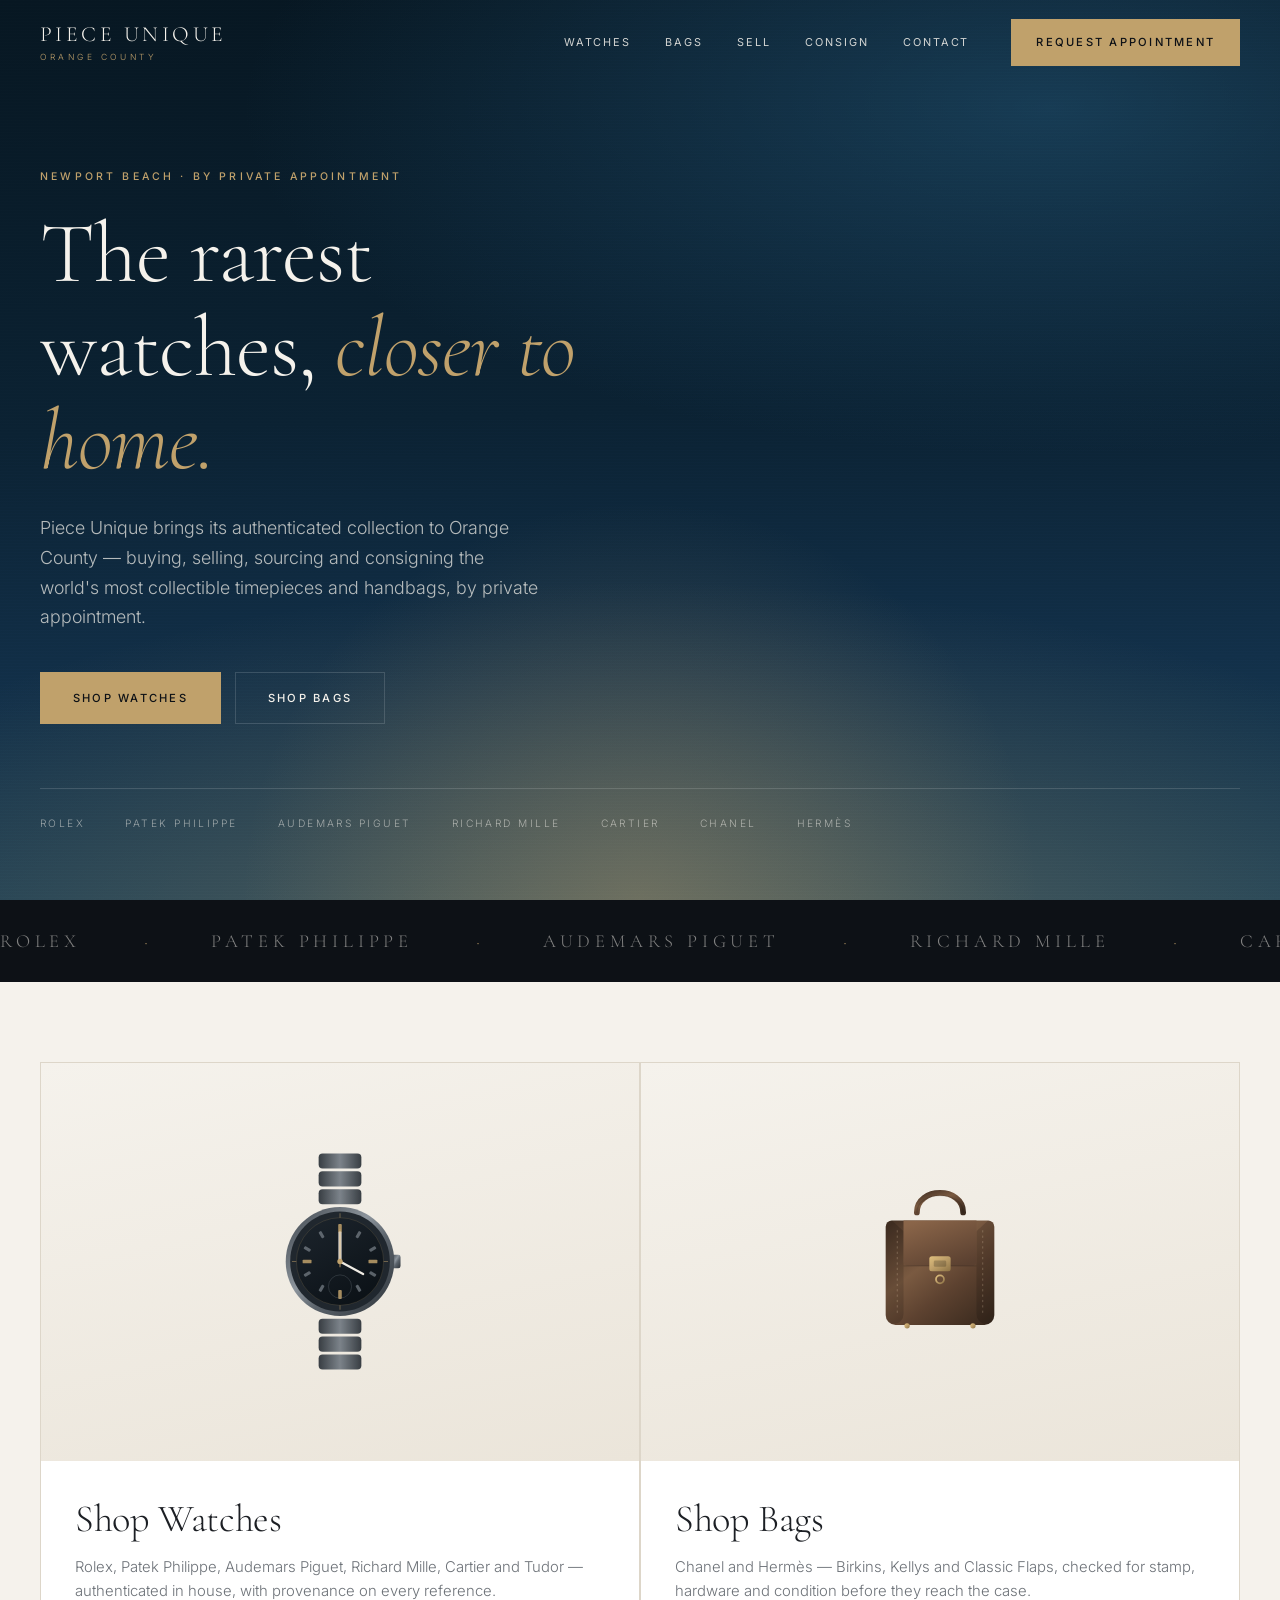
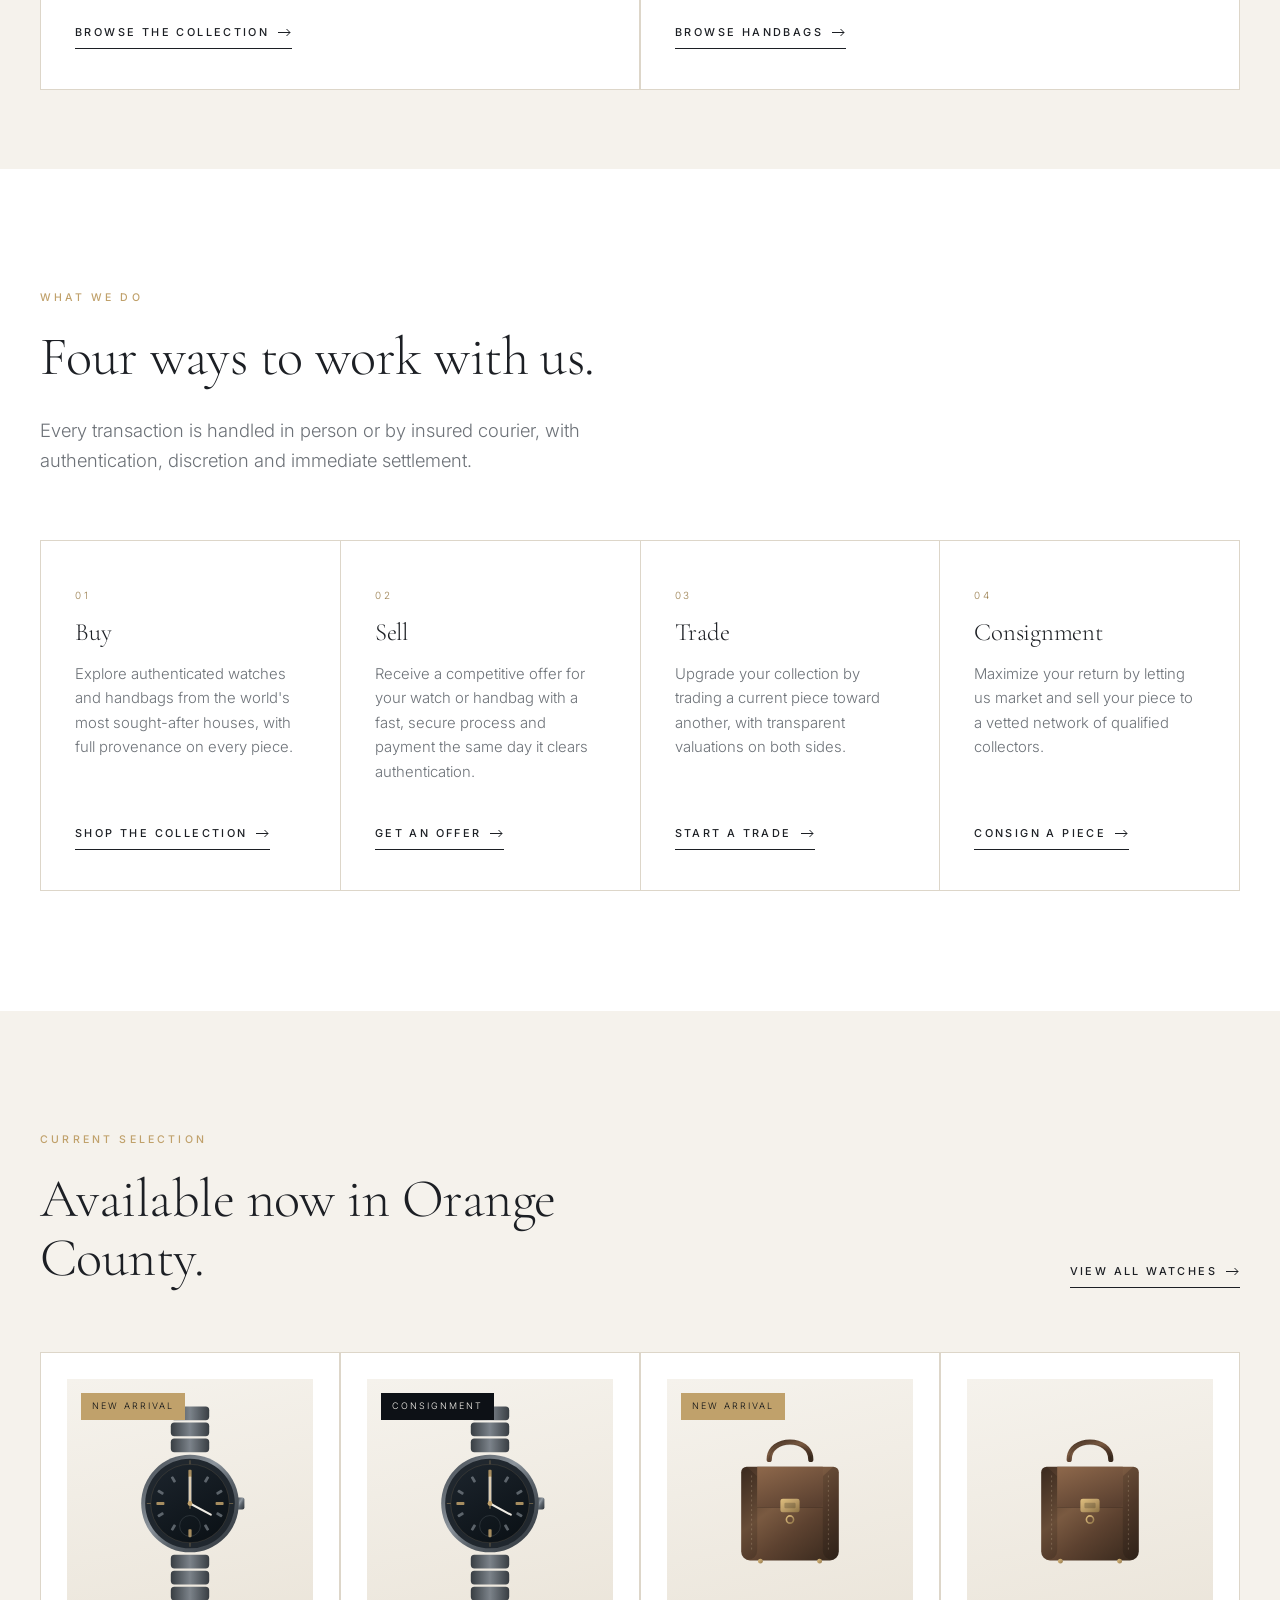
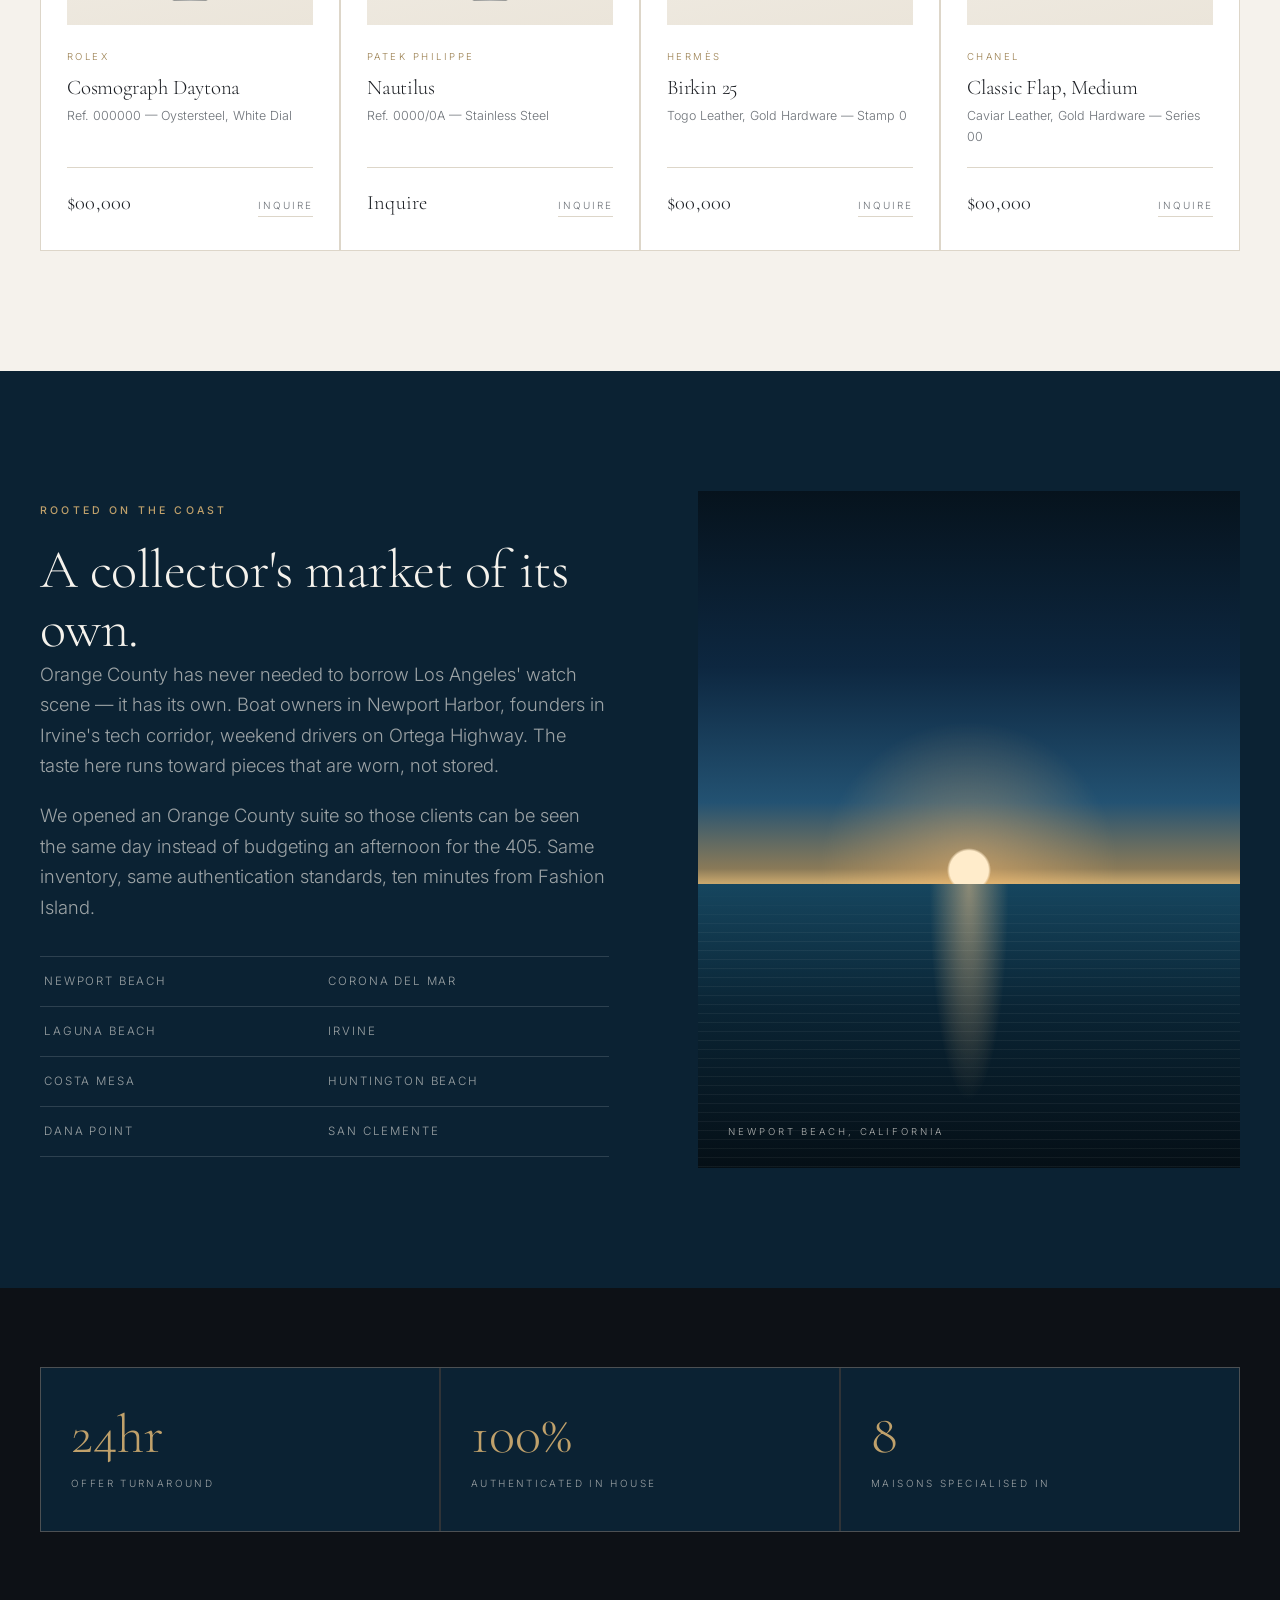
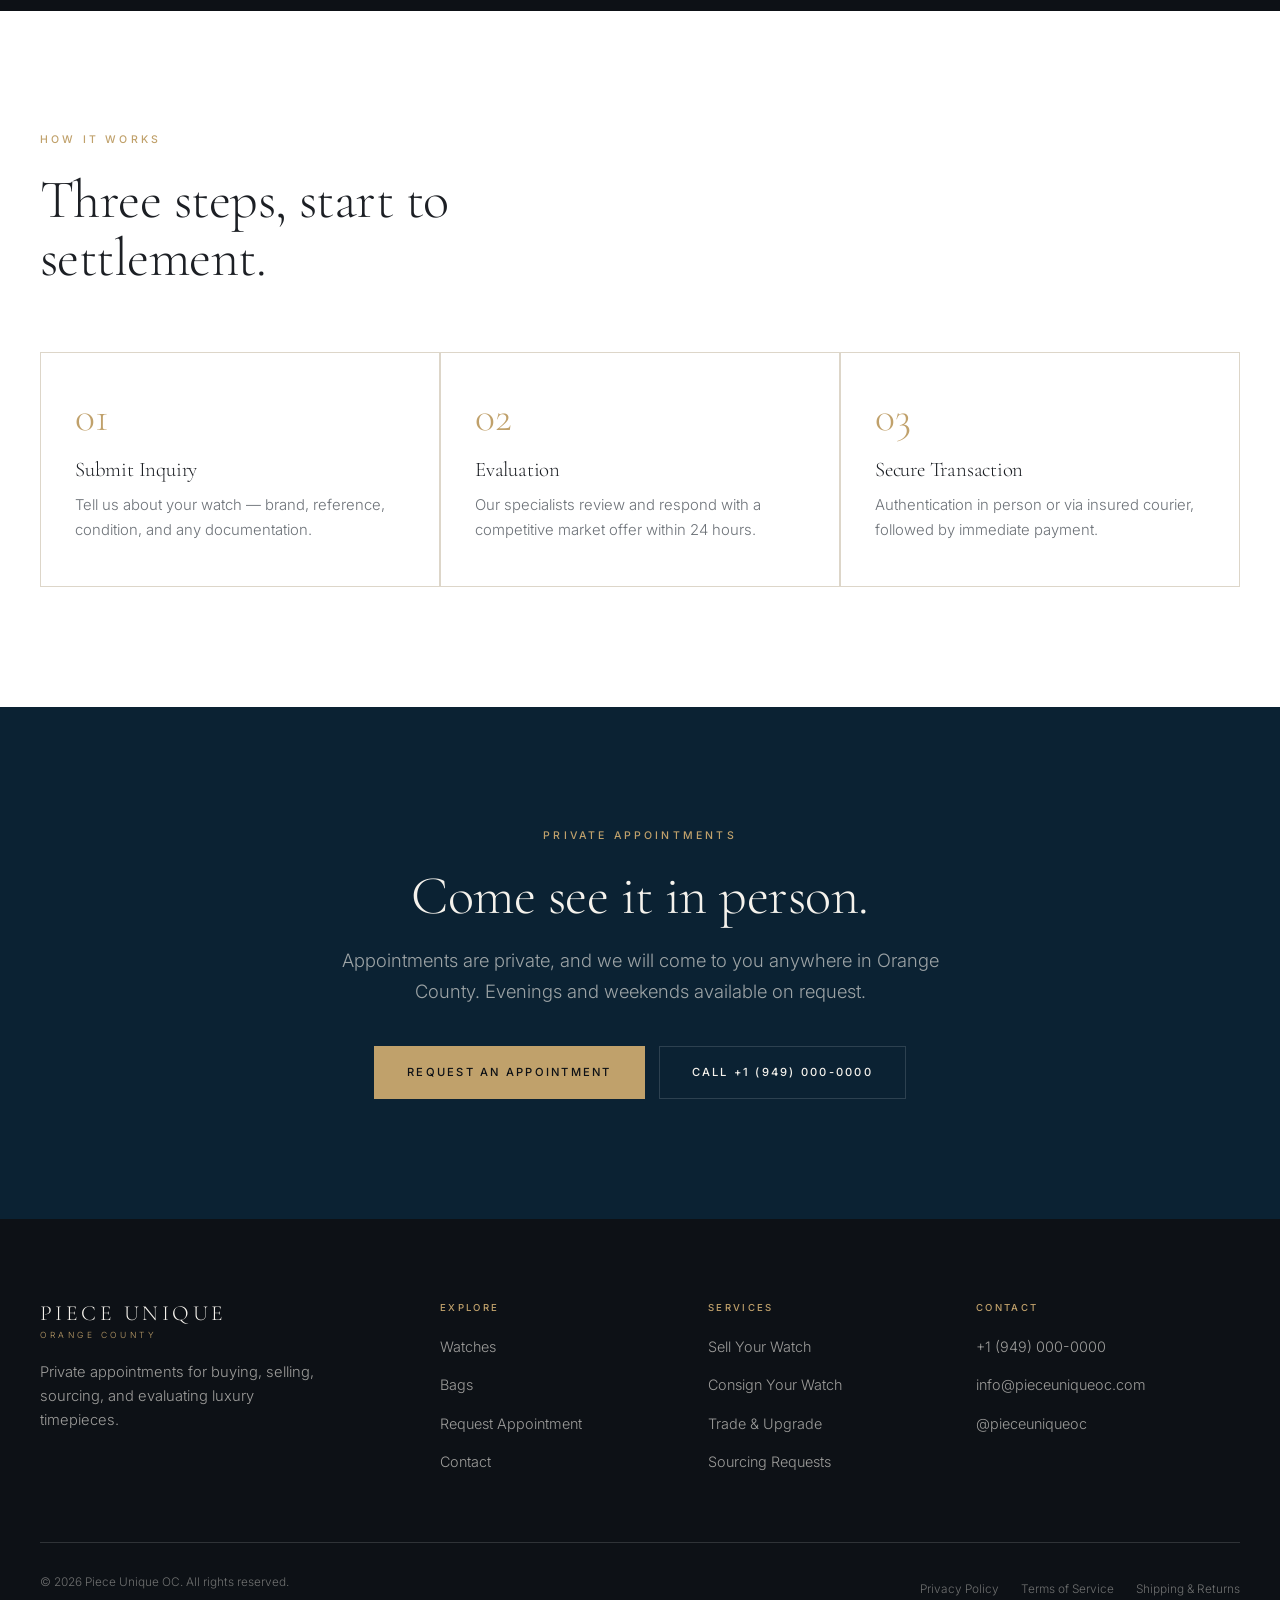
==== commit 0789cb68: "Add files via upload" ====
--- a/index.html
+++ b/index.html
@@ -25,7 +25,7 @@
       <span class="brand__loc">Orange County</span>
     </a>
     <nav class="nav" id="nav" aria-label="Primary">
-      <a class="nav__link" href="shop.html">Shop</a>
+      <a class="nav__link" href="watches.html">Watches</a>
       <a class="nav__link" href="bags.html">Bags</a>
       <a class="nav__link" href="sell.html">Sell</a>
       <a class="nav__link" href="consign.html">Consign</a>
@@ -53,8 +53,8 @@
         and handbags, by private appointment.
       </p>
       <div class="btn-row">
-        <a class="btn btn--gold" href="shop.html">View the Collection</a>
-        <a class="btn btn--ghost-light" href="appointment.html">Request an Appointment</a>
+        <a class="btn btn--gold" href="watches.html">Shop Watches</a>
+        <a class="btn btn--ghost-light" href="bags.html">Shop Bags</a>
       </div>
       <div class="hero__meta">
         <span>Rolex</span>
@@ -78,6 +78,35 @@
     </div>
   </div>
 
+
+  <!-- ============ TWO COLLECTIONS ============ -->
+  <section class="section section--tight">
+    <div class="wrap">
+      <div class="pair reveal">
+        <a class="pair__card" href="watches.html">
+          <span class="pair__art">
+            <img src="assets/img/watch-placeholder.svg" alt="" aria-hidden="true">
+          </span>
+          <span class="pair__body">
+            <h2>Shop Watches</h2>
+            <p>Rolex, Patek Philippe, Audemars Piguet, Richard Mille, Cartier and Tudor — authenticated in house, with provenance on every reference.</p>
+            <span class="tlink">Browse the collection <svg viewBox="0 0 14 9" fill="none" aria-hidden="true"><path d="M0 4.5h12M8.5 1L12 4.5 8.5 8" stroke="currentColor"/></svg></span>
+          </span>
+        </a>
+        <a class="pair__card" href="bags.html">
+          <span class="pair__art">
+            <img src="assets/img/bag-placeholder.svg" alt="" aria-hidden="true">
+          </span>
+          <span class="pair__body">
+            <h2>Shop Bags</h2>
+            <p>Chanel and Hermès — Birkins, Kellys and Classic Flaps, checked for stamp, hardware and condition before they reach the case.</p>
+            <span class="tlink">Browse handbags <svg viewBox="0 0 14 9" fill="none" aria-hidden="true"><path d="M0 4.5h12M8.5 1L12 4.5 8.5 8" stroke="currentColor"/></svg></span>
+          </span>
+        </a>
+      </div>
+    </div>
+  </section>
+
   <!-- ============ SERVICES ============ -->
   <section class="section section--paper">
     <div class="wrap">
@@ -93,7 +122,7 @@
       </div>
 
       <div class="services">
-        <a class="service reveal" href="shop.html">
+        <a class="service reveal" href="watches.html">
           <span class="service__num">01</span>
           <h3>Buy</h3>
           <p>Explore authenticated watches and handbags from the world's most sought-after houses, with full provenance on every piece.</p>
@@ -137,7 +166,7 @@
           <span class="eyebrow">Current Selection</span>
           <h2>Available now in Orange County.</h2>
         </div>
-        <a class="tlink" href="shop.html">View all inventory
+        <a class="tlink" href="watches.html">View all watches
           <svg viewBox="0 0 14 9" fill="none" aria-hidden="true"><path d="M0 4.5h12M8.5 1L12 4.5 8.5 8" stroke="currentColor"/></svg>
         </a>
       </div>
@@ -261,7 +290,7 @@
       <div class="footer-col">
         <h4>Explore</h4>
         <ul>
-          <li><a href="shop.html">Shop</a></li>
+          <li><a href="watches.html">Watches</a></li>
           <li><a href="bags.html">Bags</a></li>
           <li><a href="appointment.html">Request Appointment</a></li>
           <li><a href="contact.html">Contact</a></li>
--- a/assets/css/site.css
+++ b/assets/css/site.css
@@ -500,6 +500,57 @@
 @media (max-width: 1040px) { .services { grid-template-columns: repeat(2, 1fr); } }
 @media (max-width: 620px)  { .services { grid-template-columns: 1fr; } }
 
+/* Two-collection chooser on the home page */
+.pair {
+  display: grid;
+  grid-template-columns: repeat(2, 1fr);
+  gap: 2px;
+  background: var(--line);
+  border: 1px solid var(--line);
+}
+@media (max-width: 780px) { .pair { grid-template-columns: 1fr; } }
+
+.pair__card {
+  display: flex;
+  flex-direction: column;
+  background: var(--paper);
+  transition: background 0.45s var(--ease);
+}
+.pair__card:hover { background: #fdfcfa; }
+
+.pair__art {
+  display: grid;
+  place-items: center;
+  aspect-ratio: 3 / 2;
+  background: linear-gradient(168deg, var(--sand) 0%, var(--sand-deep) 100%);
+  overflow: hidden;
+}
+.pair__art img {
+  width: clamp(120px, 30%, 210px);
+  height: auto;
+  object-fit: contain;
+  transition: transform 0.7s var(--ease);
+}
+.pair__card:hover .pair__art img { transform: scale(1.05); }
+
+.pair__body {
+  padding: 38px 34px 40px;
+  display: flex;
+  flex-direction: column;
+  align-items: flex-start;
+  gap: 14px;
+}
+.pair__body h2 {
+  font-size: clamp(1.8rem, 3vw, 2.4rem);
+}
+.pair__body p {
+  font-size: 0.93rem;
+  color: var(--text-mute);
+  margin: 0;
+}
+.pair__card .tlink { margin-top: 6px; }
+.pair__card:hover .tlink { color: var(--gold); }
+
 /* --------------------------------------------------------------------------
    9. Product grid
    -------------------------------------------------------------------------- */
